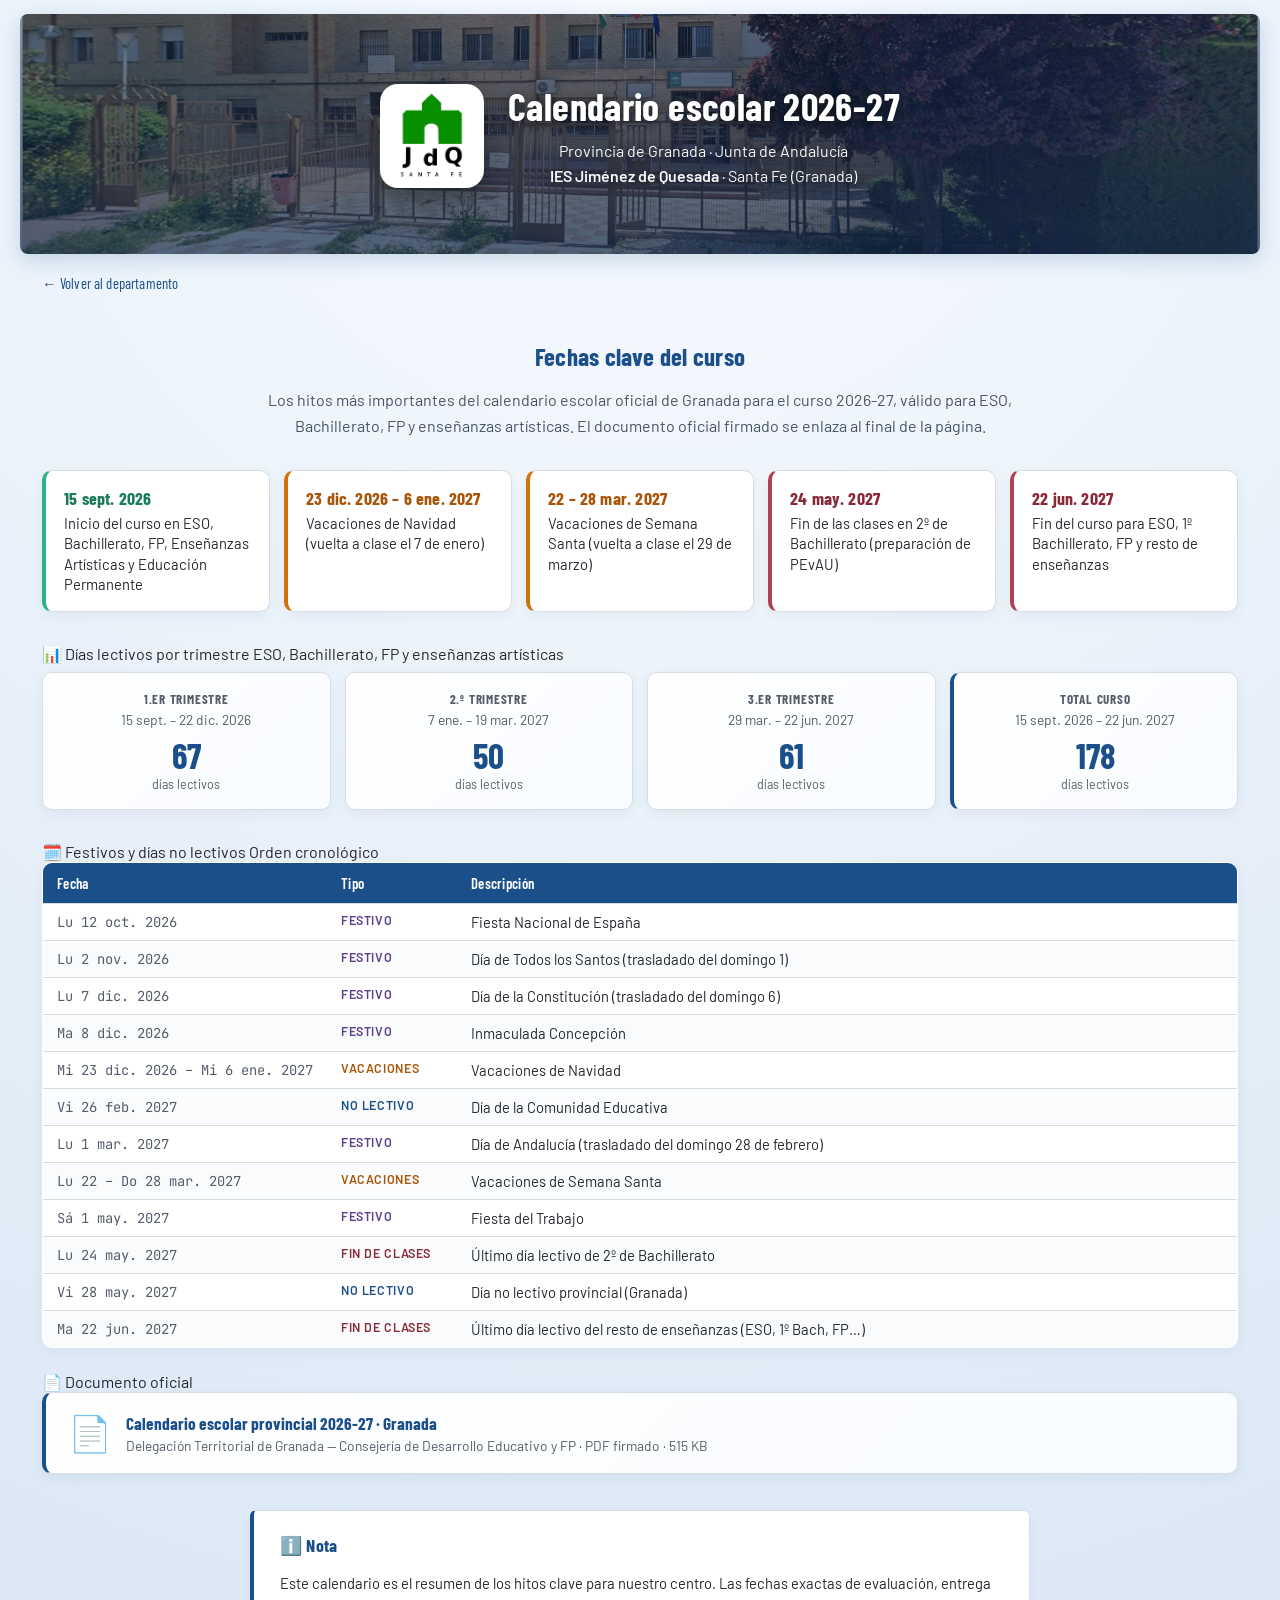
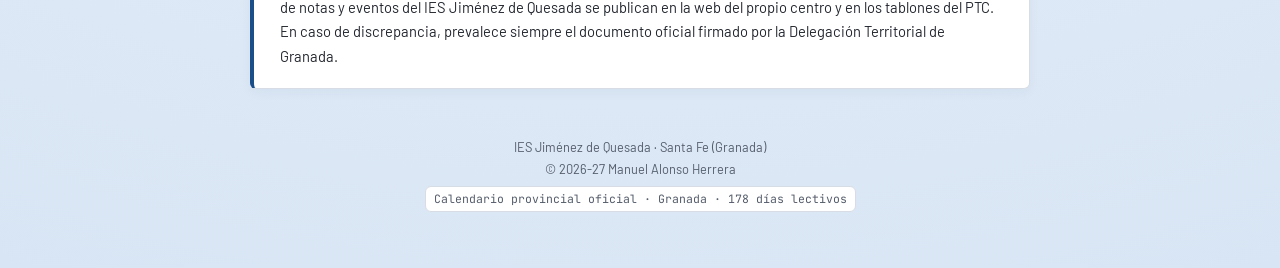
==== calendario.html @ 52fe5b6d "feat: curso 2026-27 + calendario escolar oficial Granada" ====
<!DOCTYPE html>
<html lang="es">
<head>
<meta charset="UTF-8">
<meta name="viewport" content="width=device-width, initial-scale=1.0">
<meta name="theme-color" content="#1B4F8A">
<link rel="icon" type="image/svg+xml" href="favicon.svg">
<title>Calendario escolar 2026-27 · Granada · Tecnología · IES Jiménez de Quesada</title>

<!-- ══ SEO ══ -->
<meta name="description" content="Calendario escolar oficial de Granada para el curso 2026-27: inicio y fin de curso, vacaciones, festivos y días no lectivos. Departamento de Tecnología del IES Jiménez de Quesada (Santa Fe, Granada).">
<meta name="keywords" content="calendario escolar, Granada, 2026-27, IES Jiménez de Quesada, Santa Fe, ESO, Bachillerato, Junta de Andalucía, festivos, vacaciones, días lectivos">
<meta name="author" content="Manuel Alonso Herrera">
<meta name="robots" content="index, follow">
<link rel="canonical" href="https://tecnologia-ies-jdq.malonso72.workers.dev/calendario.html">

<!-- ══ Open Graph ══ -->
<meta property="og:title" content="Calendario escolar 2026-27 · Granada · IES Jiménez de Quesada">
<meta property="og:description" content="Calendario escolar oficial de Granada para el curso 2026-27. Hitos, vacaciones y días lectivos.">
<meta property="og:image" content="https://tecnologia-ies-jdq.malonso72.workers.dev/img/fachadaiesjdq.jpg">
<meta property="og:url" content="https://tecnologia-ies-jdq.malonso72.workers.dev/calendario.html">
<meta property="og:type" content="website">
<meta property="og:locale" content="es_ES">

<link rel="preconnect" href="https://fonts.googleapis.com">
<link rel="preconnect" href="https://fonts.gstatic.com" crossorigin>
<link href="https://fonts.googleapis.com/css2?family=Barlow:wght@300;400;500;600;700&family=Barlow+Condensed:wght@600;700&family=JetBrains+Mono:wght@400;600&display=swap" rel="stylesheet">
<link rel="stylesheet" href="assets/css/common.css">
<link rel="stylesheet" href="assets/css/hub.css">

<style>
/* Calendario-específico */
.cal-back{max-width:1240px;margin:14px auto 0;padding:0 22px}
.cal-back a{display:inline-block;color:var(--principal);text-decoration:none;font-size:.92rem;padding:6px 0;font-family:var(--cond);letter-spacing:.01em}
.cal-back a:hover{text-decoration:underline}

.hitos-grid{display:grid;grid-template-columns:repeat(auto-fit,minmax(220px,1fr));gap:14px;margin:8px 0 32px}
.hito{background:#fff;border:1px solid var(--bd);border-left:4px solid var(--principal);border-radius:10px;padding:16px 18px;box-shadow:0 4px 14px rgba(20,40,70,.05)}
.hito.tipo-inicio{border-left-color:#2EB088}
.hito.tipo-fin{border-left-color:#B14152}
.hito.tipo-vacaciones{border-left-color:#D4700A}
.hito.tipo-festivo{border-left-color:#8059B5}
.hito .fecha{font-family:var(--cond);font-weight:700;font-size:1.12rem;color:var(--principal);letter-spacing:.01em;margin-bottom:4px}
.hito.tipo-inicio .fecha{color:#1B7A5C}
.hito.tipo-fin .fecha{color:#8A2A38}
.hito.tipo-vacaciones .fecha{color:#A8550A}
.hito.tipo-festivo .fecha{color:#5C3F8C}
.hito .desc{font-size:.92rem;color:var(--tx);line-height:1.4}

.cal-tabla{width:100%;border-collapse:collapse;background:#fff;border:1px solid var(--bd);border-radius:10px;overflow:hidden;font-size:.92rem;box-shadow:0 4px 14px rgba(20,40,70,.05);margin-bottom:24px}
.cal-tabla th{background:var(--principal);color:#fff;text-align:left;padding:11px 14px;font-family:var(--cond);font-weight:600;letter-spacing:.02em}
.cal-tabla td{padding:9px 14px;border-top:1px solid var(--bd);vertical-align:top}
.cal-tabla tr:nth-child(even) td{background:#FAFBFC}
.cal-tabla td.fecha{font-family:var(--mono);font-size:.86rem;color:var(--t2);white-space:nowrap;width:170px}
.cal-tabla td.tipo{font-size:.78rem;text-transform:uppercase;letter-spacing:.05em;font-weight:600;width:130px}
.cal-tabla td.tipo.festivo{color:#5C3F8C}
.cal-tabla td.tipo.vacaciones{color:#A8550A}
.cal-tabla td.tipo.inicio{color:#1B7A5C}
.cal-tabla td.tipo.fin{color:#8A2A38}
.cal-tabla td.tipo.especial{color:var(--principal)}

.trimestres-grid{display:grid;grid-template-columns:repeat(auto-fit,minmax(180px,1fr));gap:14px;margin:8px 0 32px}
.trim-card{background:linear-gradient(135deg,#fff,#F8FBFF);border:1px solid var(--bd);border-radius:10px;padding:18px 20px;text-align:center;box-shadow:0 4px 14px rgba(20,40,70,.05)}
.trim-card .trim-num{font-family:var(--cond);font-weight:700;font-size:.82rem;color:var(--t2);letter-spacing:.06em;text-transform:uppercase;margin-bottom:4px}
.trim-card .trim-rango{font-size:.86rem;color:var(--t2);margin-bottom:10px}
.trim-card .trim-dias{font-family:var(--cond);font-weight:700;font-size:2.2rem;color:var(--principal);line-height:1}
.trim-card .trim-label{font-size:.78rem;color:var(--t2);margin-top:4px}

.pdf-link{display:flex;align-items:center;gap:14px;background:linear-gradient(135deg,#fff,#F8FBFF);border:1px solid var(--bd);border-left:4px solid var(--principal);border-radius:10px;padding:18px 22px;text-decoration:none;color:inherit;box-shadow:0 4px 14px rgba(20,40,70,.05);transition:transform .2s,box-shadow .2s;margin-bottom:24px}
.pdf-link:hover{transform:translateY(-2px);box-shadow:0 8px 22px rgba(20,40,70,.10)}
.pdf-link .pdf-icon{font-size:2.2rem;flex-shrink:0}
.pdf-link .pdf-info strong{display:block;font-family:var(--cond);font-size:1.08rem;color:var(--principal);margin-bottom:2px}
.pdf-link .pdf-info span{font-size:.86rem;color:var(--t2)}
</style>
</head>
<body>
<a href="#main-content" class="skip-link">Saltar al contenido principal</a>

<div class="hd-hero">
  <div class="hd-hero-logo"><img loading="lazy" src="img/logoantiguo.jpg" alt="Logo IES Jiménez de Quesada"></div>
  <div class="hd-hero-text">
    <h1>Calendario escolar 2026-27</h1>
    <p>Provincia de Granada · Junta de Andalucía<br><strong>IES Jiménez de Quesada</strong> · Santa Fe (Granada)</p>
  </div>
</div>

<div class="cal-back">
  <a href="index.html">← Volver al departamento</a>
</div>

<div class="hub-main" id="main-content">

<div class="hub-intro">
  <h2>Fechas clave del curso</h2>
  <p>Los hitos más importantes del calendario escolar oficial de Granada para el curso 2026-27, válido para ESO, Bachillerato, FP y enseñanzas artísticas. El documento oficial firmado se enlaza al final de la página.</p>
</div>

<!-- ════ HITOS PRINCIPALES ════ -->
<div class="hitos-grid">
  <div class="hito tipo-inicio">
    <div class="fecha">15 sept. 2026</div>
    <div class="desc">Inicio del curso en ESO, Bachillerato, FP, Enseñanzas Artísticas y Educación Permanente</div>
  </div>
  <div class="hito tipo-vacaciones">
    <div class="fecha">23 dic. 2026 – 6 ene. 2027</div>
    <div class="desc">Vacaciones de Navidad (vuelta a clase el 7 de enero)</div>
  </div>
  <div class="hito tipo-vacaciones">
    <div class="fecha">22 – 28 mar. 2027</div>
    <div class="desc">Vacaciones de Semana Santa (vuelta a clase el 29 de marzo)</div>
  </div>
  <div class="hito tipo-fin">
    <div class="fecha">24 may. 2027</div>
    <div class="desc">Fin de las clases en 2º de Bachillerato (preparación de PEvAU)</div>
  </div>
  <div class="hito tipo-fin">
    <div class="fecha">22 jun. 2027</div>
    <div class="desc">Fin del curso para ESO, 1º Bachillerato, FP y resto de enseñanzas</div>
  </div>
</div>

<!-- ════ DÍAS LECTIVOS POR TRIMESTRE ════ -->
<div class="section-title">📊 Días lectivos por trimestre <span class="desc">ESO, Bachillerato, FP y enseñanzas artísticas</span></div>
<div class="trimestres-grid">
  <div class="trim-card">
    <div class="trim-num">1.er Trimestre</div>
    <div class="trim-rango">15 sept. – 22 dic. 2026</div>
    <div class="trim-dias">67</div>
    <div class="trim-label">días lectivos</div>
  </div>
  <div class="trim-card">
    <div class="trim-num">2.º Trimestre</div>
    <div class="trim-rango">7 ene. – 19 mar. 2027</div>
    <div class="trim-dias">50</div>
    <div class="trim-label">días lectivos</div>
  </div>
  <div class="trim-card">
    <div class="trim-num">3.er Trimestre</div>
    <div class="trim-rango">29 mar. – 22 jun. 2027</div>
    <div class="trim-dias">61</div>
    <div class="trim-label">días lectivos</div>
  </div>
  <div class="trim-card" style="border-left:4px solid var(--principal)">
    <div class="trim-num">Total curso</div>
    <div class="trim-rango">15 sept. 2026 – 22 jun. 2027</div>
    <div class="trim-dias">178</div>
    <div class="trim-label">días lectivos</div>
  </div>
</div>

<!-- ════ FESTIVOS Y NO LECTIVOS ════ -->
<div class="section-title">🗓️ Festivos y días no lectivos <span class="desc">Orden cronológico</span></div>
<table class="cal-tabla">
  <thead>
    <tr>
      <th>Fecha</th>
      <th>Tipo</th>
      <th>Descripción</th>
    </tr>
  </thead>
  <tbody>
    <tr><td class="fecha">Lu 12 oct. 2026</td><td class="tipo festivo">Festivo</td><td>Fiesta Nacional de España</td></tr>
    <tr><td class="fecha">Lu 2 nov. 2026</td><td class="tipo festivo">Festivo</td><td>Día de Todos los Santos (trasladado del domingo 1)</td></tr>
    <tr><td class="fecha">Lu 7 dic. 2026</td><td class="tipo festivo">Festivo</td><td>Día de la Constitución (trasladado del domingo 6)</td></tr>
    <tr><td class="fecha">Ma 8 dic. 2026</td><td class="tipo festivo">Festivo</td><td>Inmaculada Concepción</td></tr>
    <tr><td class="fecha">Mi 23 dic. 2026 – Mi 6 ene. 2027</td><td class="tipo vacaciones">Vacaciones</td><td>Vacaciones de Navidad</td></tr>
    <tr><td class="fecha">Vi 26 feb. 2027</td><td class="tipo especial">No lectivo</td><td>Día de la Comunidad Educativa</td></tr>
    <tr><td class="fecha">Lu 1 mar. 2027</td><td class="tipo festivo">Festivo</td><td>Día de Andalucía (trasladado del domingo 28 de febrero)</td></tr>
    <tr><td class="fecha">Lu 22 – Do 28 mar. 2027</td><td class="tipo vacaciones">Vacaciones</td><td>Vacaciones de Semana Santa</td></tr>
    <tr><td class="fecha">Sá 1 may. 2027</td><td class="tipo festivo">Festivo</td><td>Fiesta del Trabajo</td></tr>
    <tr><td class="fecha">Lu 24 may. 2027</td><td class="tipo fin">Fin de clases</td><td>Último día lectivo de 2º de Bachillerato</td></tr>
    <tr><td class="fecha">Vi 28 may. 2027</td><td class="tipo especial">No lectivo</td><td>Día no lectivo provincial (Granada)</td></tr>
    <tr><td class="fecha">Ma 22 jun. 2027</td><td class="tipo fin">Fin de clases</td><td>Último día lectivo del resto de enseñanzas (ESO, 1º Bach, FP…)</td></tr>
  </tbody>
</table>

<!-- ════ PDF OFICIAL ════ -->
<div class="section-title">📄 Documento oficial</div>
<a href="docs/calendario-escolar-granada-2026-27.pdf" class="pdf-link" target="_blank" rel="noopener">
  <div class="pdf-icon">📄</div>
  <div class="pdf-info">
    <strong>Calendario escolar provincial 2026-27 · Granada</strong>
    <span>Delegación Territorial de Granada — Consejería de Desarrollo Educativo y FP · PDF firmado · 515 KB</span>
  </div>
</a>

<!-- ════ AVISO ════ -->
<div class="aviso">
  <h3>ℹ️ Nota</h3>
  <p>Este calendario es el resumen de los hitos clave para nuestro centro. Las fechas exactas de evaluación, entrega de notas y eventos del IES Jiménez de Quesada se publican en la web del propio centro y en los tablones del PTC. En caso de discrepancia, prevalece siempre el documento oficial firmado por la Delegación Territorial de Granada.</p>
</div>

<p class="foot">
  IES Jiménez de Quesada · Santa Fe (Granada)<br>
  © 2026-27 Manuel Alonso Herrera
  <br><span class="version">Calendario provincial oficial · Granada · 178 días lectivos</span>
</p>

</div>

<script data-goatcounter="https://malonso72.goatcounter.com/count" async src="//gc.zgo.at/count.js"></script>
</body>
</html>
---- assets/css/common.css ----
/* ═══════════════════════════════════════════════════════════════
   Hub Tecnología · IES Jiménez de Quesada · CSS común
   Curso 2025-26 · Paleta institucional azul
   ═══════════════════════════════════════════════════════════════ */

:root{
  /* ── Paleta principal (azul institucional) ── */
  --principal:#1B4F8A;
  --principal2:#2E7BC4;
  --principal-cl:#DDE9F7;
  --principal-bg:#EEF4FB;

  /* ── Acento (cobre cálido para acentos puntuales) ── */
  --acento:#D4700A;
  --acento2:#F08D3A;
  --acento-cl:#FCE8D2;
  --acento-bg:#FEF4E9;

  /* ── Auxiliares ── */
  --bg:#F4F6F9;
  --hub-bg:#F4F6F9;
  --w:#FFF;
  --tx:#23272F;
  --texto:#1A2430;
  --t2:#555D6B;
  --texto2:#455565;
  --bd:#D8DDE5;
  --borde:#CDD7E3;

  /* ── Colores de las asignaturas (para distintivo de tarjeta) ── */
  --cyr1:#1A8A6B;        /* verde-cian (CyR 1º) */
  --tyd2:#D4700A;        /* naranja-cobre (TyD 2º) */
  --tyd3:#8C2A3D;        /* burdeos (TyD 3º) */
  --tec4:#5E3B91;        /* morado (Tec 4º) */
  --teci:#003C71;        /* azul oscuro (TECI) */

  /* ── Tipografía ── */
  --sans:'Barlow',sans-serif;
  --cond:'Barlow Condensed',sans-serif;
  --mono:'JetBrains Mono',monospace;

  /* ── Métricas ── */
  --hh:52px;
}

*{box-sizing:border-box;margin:0;padding:0}
html,body{font-family:var(--sans),system-ui,sans-serif;color:var(--tx);min-height:100vh}
a{color:var(--principal);text-decoration:none}
a:hover{color:var(--principal2)}

/* ── Accesibilidad ── */
*:focus-visible{outline:2px solid var(--principal);outline-offset:2px;border-radius:3px}
.skip-link{position:absolute;top:-100px;left:8px;z-index:9999;padding:8px 14px;background:var(--principal);color:#fff;font-weight:600;border-radius:6px;text-decoration:none;font-size:.85rem;transition:top .15s}
.skip-link:focus{top:8px;outline:2px solid #DDE9F7;outline-offset:2px}
---- assets/css/hub.css ----
/* ═══════════════════════════════════════════════════════════════
   Hub Tecnología · CSS de la página hub única
   ═══════════════════════════════════════════════════════════════ */

html,body{background:radial-gradient(circle at top,#F8FBFF 0,#EAF2FA 40%,#D8E5F4 100%);overflow-x:hidden}

/* ── Banner de cabecera con fachada ── */
.hd-hero{position:relative;max-width:1240px;margin:14px auto 0;background:linear-gradient(rgba(15,40,75,.50),rgba(15,40,75,.72)),url('../../img/fachadaiesjdq.jpg') center/cover no-repeat;color:#fff;padding:54px 24px 50px;display:flex;align-items:center;justify-content:center;gap:24px;box-shadow:0 6px 22px rgba(27,79,138,.20);min-height:240px;border-radius:8px}
.hd-hero-logo{flex-shrink:0;width:104px;height:104px;background:#fff;border-radius:18px;padding:8px;box-shadow:0 8px 22px rgba(0,0,0,.40);display:flex;align-items:center;justify-content:center}
.hd-hero-logo img{max-width:100%;max-height:100%;object-fit:contain;display:block}
.hd-hero-text{text-align:center;min-width:0;text-shadow:0 2px 12px rgba(0,0,0,.65)}
.hd-hero h1{font-family:var(--cond);font-size:2.4rem;font-weight:700;margin-bottom:10px;letter-spacing:.01em}
.hd-hero p{font-size:1rem;opacity:.96;max-width:680px;margin:0 auto;line-height:1.55}
.hd-hero p strong{font-weight:600}
@media(max-width:640px){.hd-hero{flex-direction:column;gap:14px;padding:36px 20px 32px;min-height:210px}.hd-hero-logo{width:80px;height:80px}.hd-hero h1{font-size:1.85rem}.hd-hero p{font-size:.9rem}}

/* ── Layout principal ── */
.hub-main{max-width:1240px;margin:0 auto;padding:30px 22px 50px}

/* ── Texto introductorio ── */
.hub-intro{max-width:780px;margin:8px auto 30px;text-align:center;color:var(--texto2);font-size:1rem;line-height:1.65}
.hub-intro h2{font-family:var(--cond);font-size:1.55rem;font-weight:700;color:var(--principal);margin-bottom:10px;letter-spacing:.01em}

/* ── Grid de tarjetas grandes ── */
.bg{display:grid;grid-template-columns:repeat(auto-fit,minmax(280px,1fr));gap:18px;margin-bottom:36px}

/* ── Tarjeta de curso ── */
.bc{position:relative;overflow:hidden;background:linear-gradient(180deg,#fff 0,#FBFCFE 100%);border:1px solid var(--bd);border-radius:16px;padding:22px 22px 18px;cursor:pointer;transition:transform .22s ease, box-shadow .22s ease, border-color .22s ease;text-align:left;display:flex;flex-direction:column;gap:6px;text-decoration:none;color:inherit;box-shadow:0 4px 14px rgba(20,40,70,.06);min-height:200px}
.bc::before{content:'';position:absolute;left:0;right:0;top:0;height:6px;background:linear-gradient(90deg,var(--card-2,#2E7BC4),var(--card-1,#1B4F8A))}
.bc:hover{border-color:var(--card-1,#1B4F8A);box-shadow:0 16px 32px rgba(20,40,70,.14);transform:translateY(-4px)}

/* Etiqueta del curso (1º ESO, 2º ESO, etc.) en esquina superior derecha */
.bc .curso-num{position:absolute;top:14px;right:14px;font-family:var(--cond);font-size:.7rem;font-weight:700;letter-spacing:.06em;color:var(--card-1,#1B4F8A);background:var(--card-bg,#EEF4FB);padding:3px 9px;border-radius:6px;border:1px solid var(--card-cl,#DDE9F7);text-transform:uppercase}

/* Icono grande con fondo coloreado */
.bi{width:54px;height:54px;display:flex;align-items:center;justify-content:center;border-radius:14px;font-size:1.7rem;line-height:1;margin-bottom:8px;background:linear-gradient(135deg,var(--card-bg,#EEF4FB),var(--card-cl,#DDE9F7));box-shadow:inset 0 1px 0 rgba(255,255,255,.75),0 4px 12px rgba(20,40,70,.10)}

/* Nombre del curso (CyR / TyD / Tec / TECI) */
.bk{font-family:var(--cond);font-weight:700;font-size:1.35rem;color:var(--card-1,#1B4F8A);line-height:1.18;letter-spacing:.01em}

/* Sub-nombre completo */
.bn{font-size:.92rem;color:var(--t2);line-height:1.5;font-family:var(--sans);margin-bottom:auto}

/* Línea inferior con la URL y la flecha */
.bc .bc-foot{display:flex;align-items:center;justify-content:space-between;margin-top:12px;padding-top:12px;border-top:1px dashed var(--bd);font-size:.78rem;color:var(--t2);font-family:var(--mono)}
.bc .bc-foot .arrow{font-size:1rem;color:var(--card-1,#1B4F8A);transition:transform .2s}
.bc:hover .bc-foot .arrow{transform:translateX(3px)}

/* ── Colores por curso (variables locales) ── */
.bc.curso-cyr1{--card-1:var(--cyr1);--card-2:#2EB088;--card-cl:#D7F2E7;--card-bg:#E7F7EF}
.bc.curso-tyd2{--card-1:var(--tyd2);--card-2:#F08D3A;--card-cl:#FCE8D2;--card-bg:#FEF4E9}
.bc.curso-tyd3{--card-1:var(--tyd3);--card-2:#B14152;--card-cl:#F2D9DD;--card-bg:#F9ECEF}
.bc.curso-tec4{--card-1:var(--tec4);--card-2:#8059B5;--card-cl:#E8DFF4;--card-bg:#F4EEFA}
.bc.curso-teci{--card-1:var(--teci);--card-2:#1F5F94;--card-cl:#D5E2F0;--card-bg:#E8EFF7}

/* ── Aviso ── */
.aviso{max-width:780px;margin:36px auto 18px;padding:20px 26px;background:#fff;border:1px solid var(--bd);border-left:4px solid var(--principal);border-radius:6px;font-size:.92rem;line-height:1.65;color:var(--tx);box-shadow:0 4px 12px rgba(20,40,70,.04)}
.aviso h3{font-family:var(--cond);font-size:1.12rem;font-weight:700;color:var(--principal);margin-bottom:10px;letter-spacing:.01em}
.aviso p{margin:0 0 8px}
.aviso p:last-child{margin-bottom:0}
.aviso a{color:var(--principal);text-decoration:underline;text-underline-offset:2px}

/* ── Pie ── */
.foot{text-align:center;margin-top:48px;font-size:.8rem;color:var(--t2);line-height:1.7}
.foot .version{font-family:var(--mono);font-size:.72rem;background:#fff;border:1px solid var(--bd);padding:2px 8px;border-radius:6px;display:inline-block;margin:6px 0}

/* ── Print ── */
@media print{
  html,body{background:#fff!important}
  .hd-hero,.aviso{box-shadow:none!important}
  .bc{break-inside:avoid;border:1px solid #999!important}
}
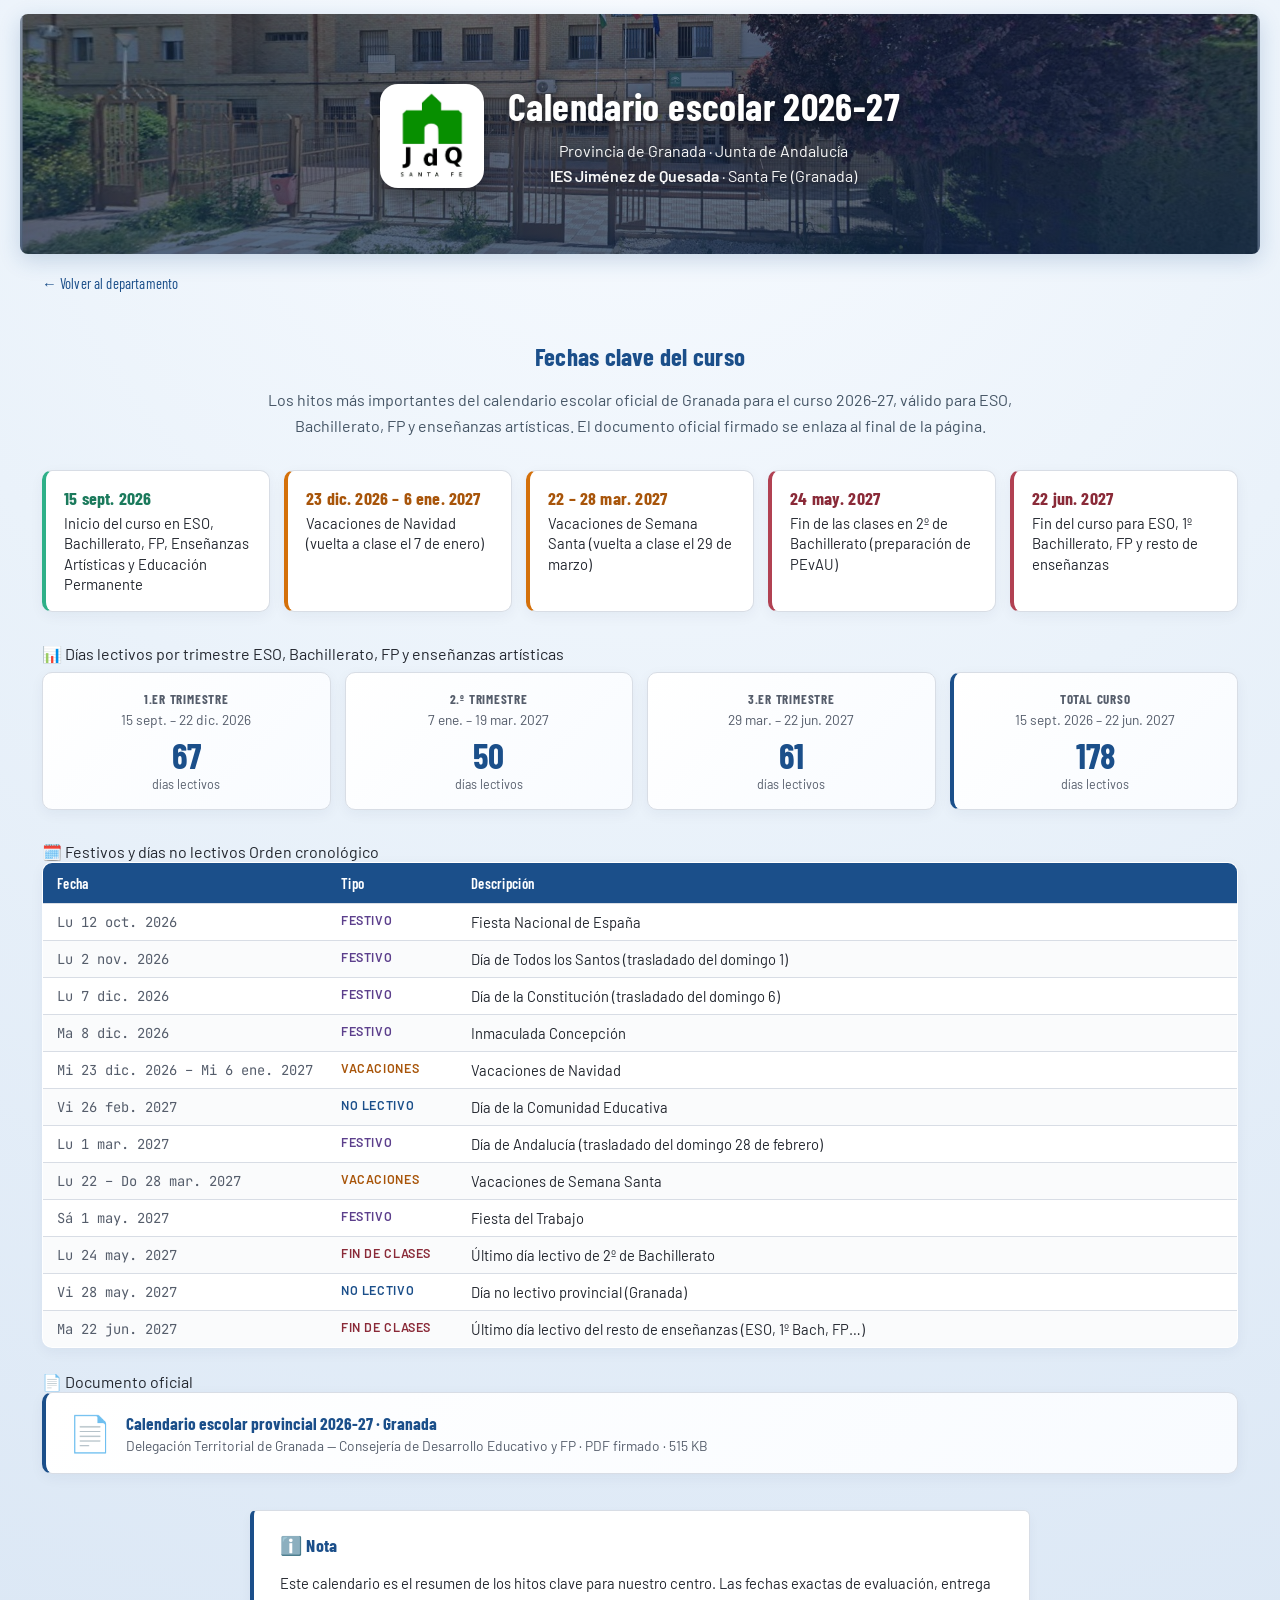
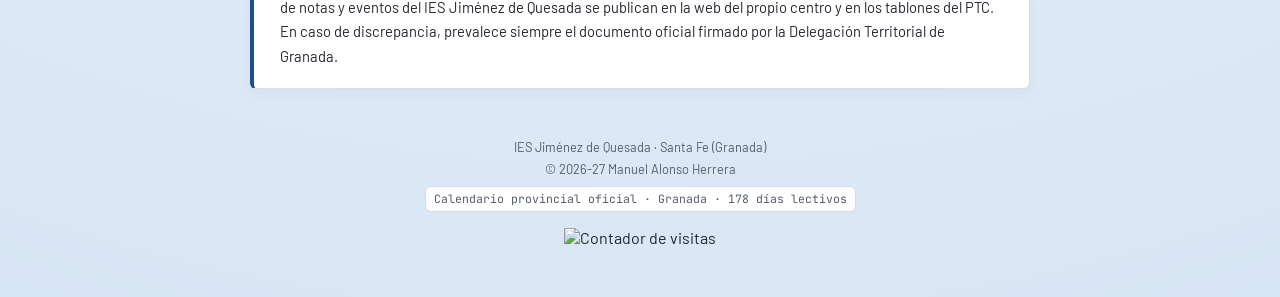
==== commit e66dc445: "feat: contador hits.sh en portadas + goatcounter universal" ====
--- a/calendario.html
+++ b/calendario.html
@@ -195,6 +195,7 @@
   © 2026-27 Manuel Alonso Herrera
   <br><span class="version">Calendario provincial oficial · Granada · 178 días lectivos</span>
 </p>
+<p style="text-align:center;margin-top:10px;"><img loading="lazy" src="https://hits.sh/tecnologia-ies-jdq.malonso72.workers.dev.svg?label=Visitas&color=1B4F8A&style=flat" alt="Contador de visitas"></p>
 
 </div>
 
